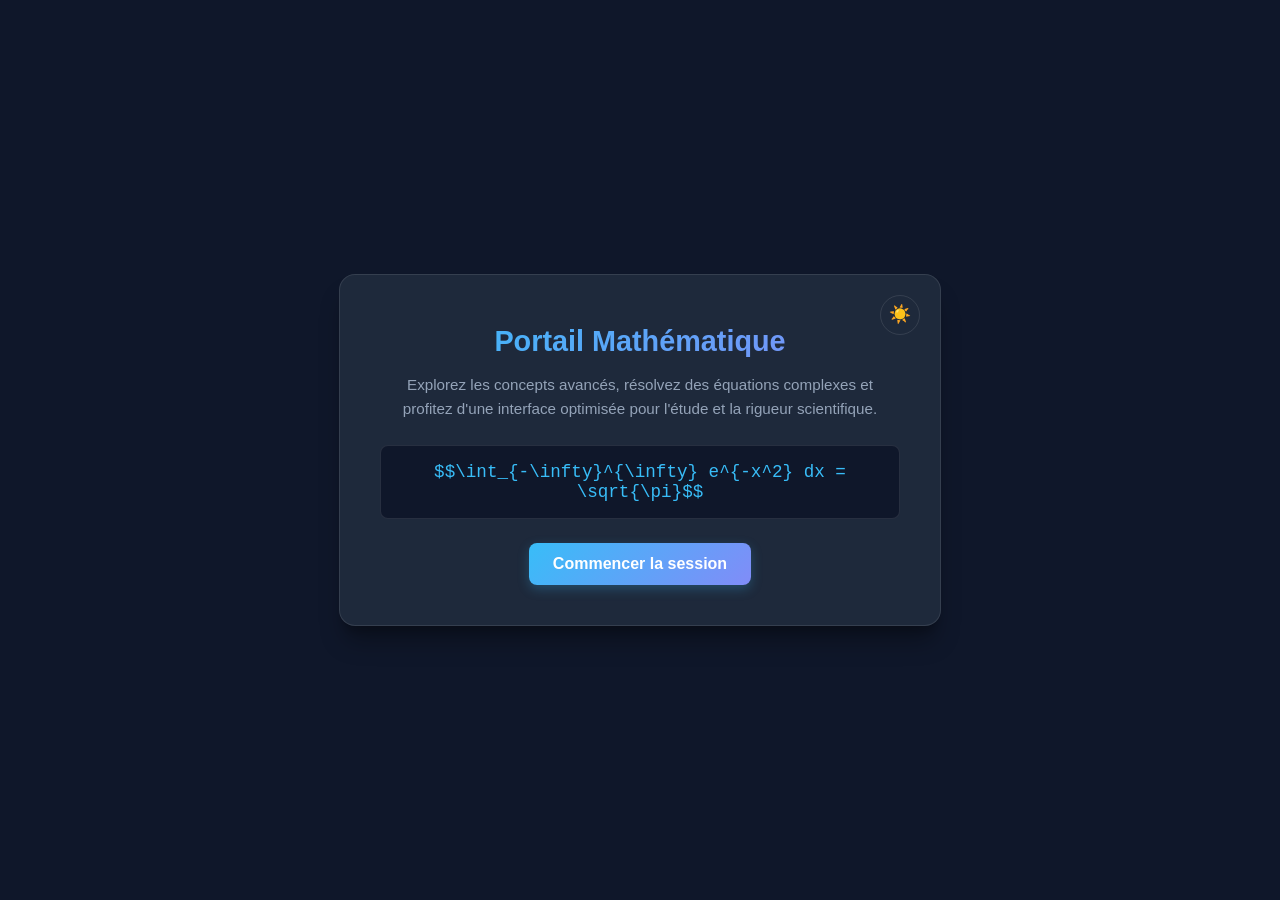
==== workspace/index.html @ 9a028f02 "amelioration ui claude - integration html compilation" ====
<!DOCTYPE html>
<html lang="fr">
<head>
    <meta charset="UTF-8">
    <meta name="viewport" content="width=device-width, initial-scale=1.0">
    <title>Espace Mathématiques - Expérience Premium</title>
    <style>
        :root {
            --bg-color: #0f172a;
            --card-bg: #1e293b;
            --text-main: #f8fafc;
            --text-muted: #94a3b8;
            --accent-primary: #38bdf8;
            --accent-secondary: #818cf8;
            --border-color: rgba(255, 255, 255, 0.1);
            --transition-speed: 0.3s;
        }

        body.light-mode {
            --bg-color: #f8fafc;
            --card-bg: #ffffff;
            --text-main: #0f172a;
            --text-muted: #475569;
            --accent-primary: #0284c7;
            --accent-secondary: #6366f1;
            --border-color: rgba(0, 0, 0, 0.1);
        }

        body {
            margin: 0;
            padding: 0;
            font-family: -apple-system, BlinkMacSystemFont, "Segoe UI", Roboto, Helvetica, Arial, sans-serif;
            background-color: var(--bg-color);
            color: var(--text-main);
            display: flex;
            justify-content: center;
            align-items: center;
            min-height: 100vh;
            transition: background-color var(--transition-speed), color var(--transition-speed);
        }

        .container {
            background-color: var(--card-bg);
            border: 1px solid var(--border-color);
            border-radius: 16px;
            padding: 40px;
            max-width: 520px;
            width: 90%;
            box-shadow: 0 20px 25px -5px rgba(0, 0, 0, 0.3), 0 10px 10px -5px rgba(0, 0, 0, 0.2);
            text-align: center;
            backdrop-filter: blur(8px);
            transition: background-color var(--transition-speed), border-color var(--transition-speed), box-shadow var(--transition-speed);
            position: relative;
        }

        .header-actions {
            position: absolute;
            top: 20px;
            right: 20px;
        }

        .theme-toggle-btn {
            background-color: transparent;
            border: 1px solid var(--border-color);
            color: var(--text-main);
            border-radius: 50%;
            width: 40px;
            height: 40px;
            display: flex;
            justify-content: center;
            align-items: center;
            cursor: pointer;
            transition: all 0.2s ease;
            font-size: 1.1rem;
        }

        .theme-toggle-btn:hover {
            background-color: var(--border-color);
            transform: scale(1.05);
        }

        h1 {
            font-size: 1.8rem;
            font-weight: 700;
            margin-top: 10px;
            margin-bottom: 12px;
            background: linear-gradient(135deg, var(--accent-primary), var(--accent-secondary));
            -webkit-background-clip: text;
            -webkit-text-fill-color: transparent;
        }

        p {
            color: var(--text-muted);
            font-size: 0.95rem;
            line-height: 1.6;
            margin-bottom: 24px;
            transition: color var(--transition-speed);
        }

        .math-formula {
            background-color: var(--bg-color);
            border: 1px solid var(--border-color);
            padding: 16px;
            border-radius: 8px;
            font-family: "Courier New", Courier, monospace;
            font-size: 1.1rem;
            color: var(--accent-primary);
            margin-bottom: 24px;
        }

        .btn-primary {
            background: linear-gradient(135deg, var(--accent-primary), var(--accent-secondary));
            color: #ffffff;
            border: none;
            border-radius: 8px;
            padding: 12px 24px;
            font-size: 1rem;
            font-weight: 600;
            cursor: pointer;
            transition: opacity 0.2s ease, transform 0.2s ease;
            box-shadow: 0 4px 12px rgba(56, 189, 248, 0.25);
        }

        .btn-primary:hover {
            opacity: 0.9;
            transform: translateY(-1px);
        }
    </style>
</head>
<body>

    <div class="container">
        <!-- Bouton de bascule de thème -->
        <div class="header-actions">
            <button id="theme-toggle" class="theme-toggle-btn" aria-label="Changer le mode d'affichage">
                <span id="theme-icon">☀️</span>
            </button>
        </div>

        <h1>Portail Mathématique</h1>
        <p>Explorez les concepts avancés, résolvez des équations complexes et profitez d'une interface optimisée pour l'étude et la rigueur scientifique.</p>
        
        <div class="math-formula">
            $$\int_{-\infty}^{\infty} e^{-x^2} dx = \sqrt{\pi}$$
        </div>

        <button class="btn-primary" onclick="alert('Accès aux chapitres en cours de chargement...')">Commencer la session</button>
    </div>

    <script>
        const themeToggleBtn = document.getElementById('theme-toggle');
        const themeIcon = document.getElementById('theme-icon');
        const body = document.body;

        // Écouteur d'événement pour basculer le mode clair/sombre
        themeToggleBtn.addEventListener('click', () => {
            body.classList.toggle('light-mode');
            
            // Changement dynamique de l'icône du bouton
            if (body.classList.contains('light-mode')) {
                themeIcon.textContent = '🌙';
            } else {
                themeIcon.textContent = '☀️';
            }
        });
    </script>
</body>
</html>
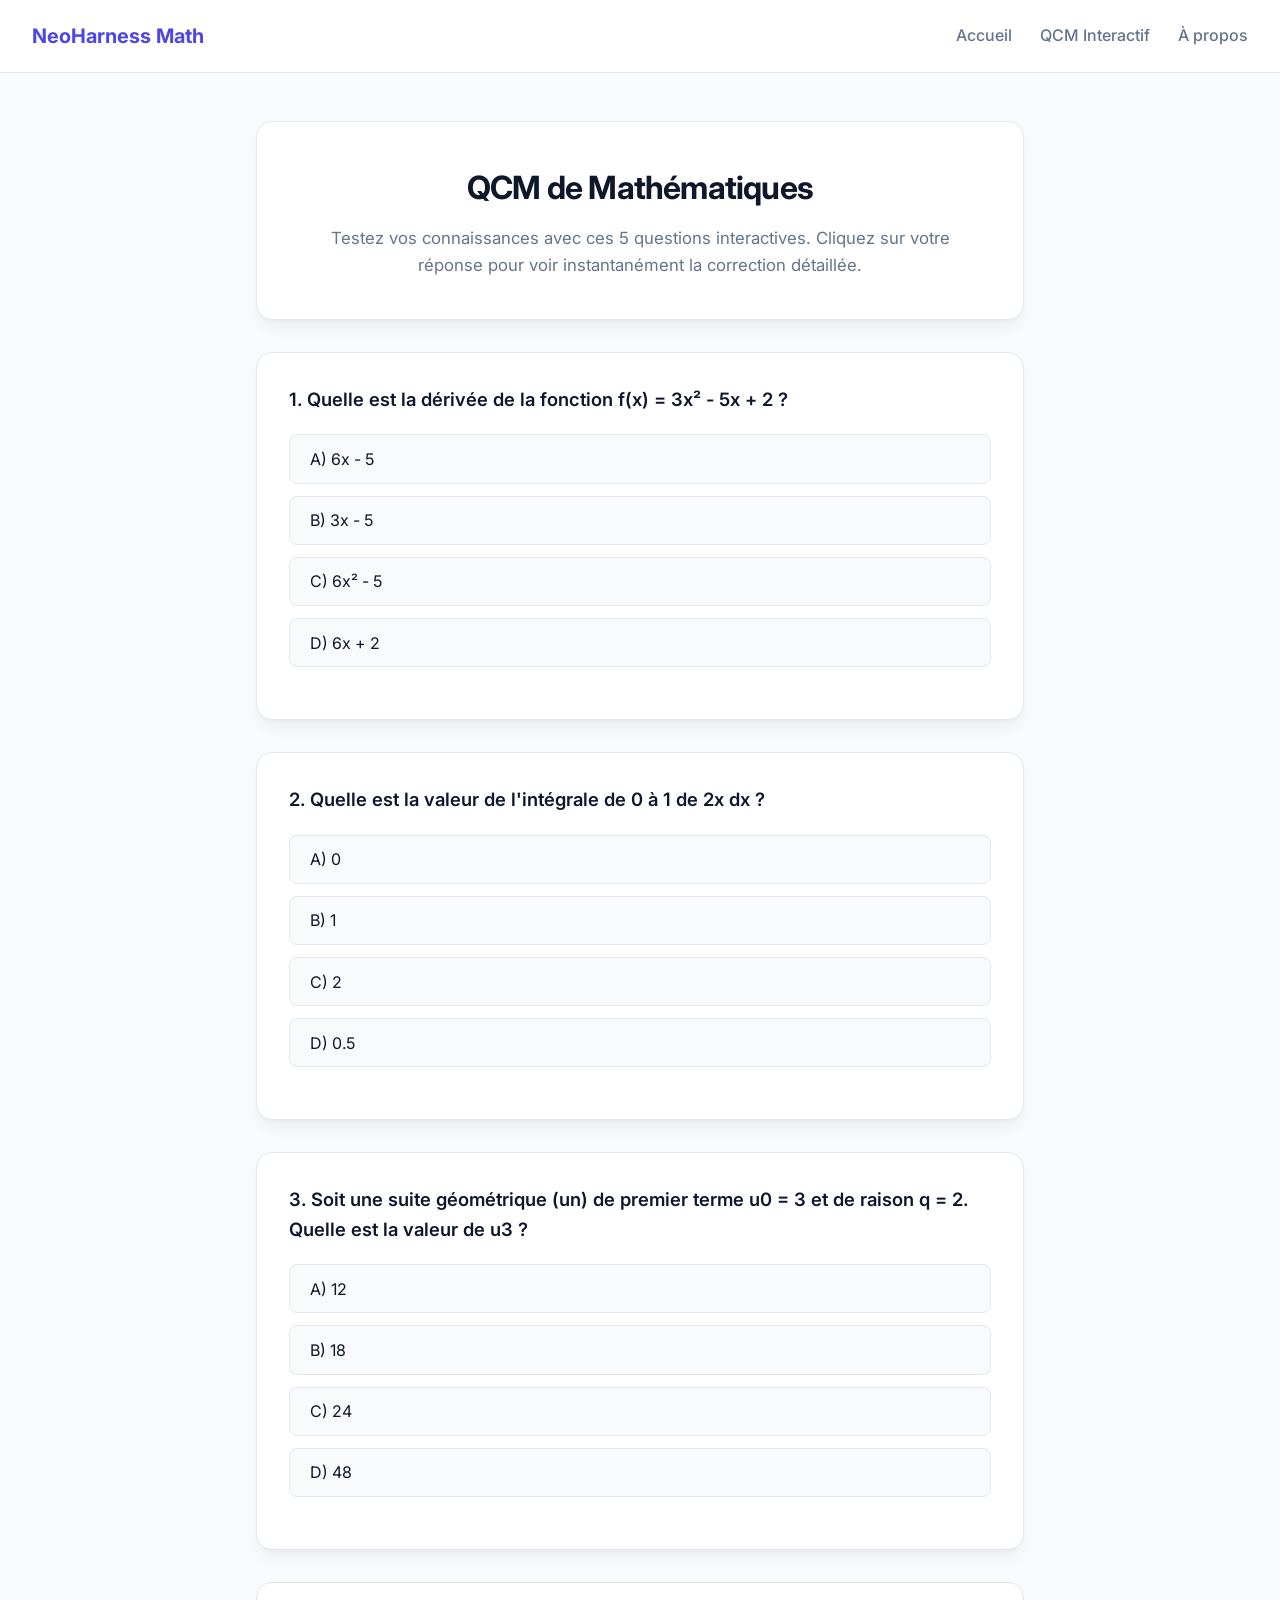
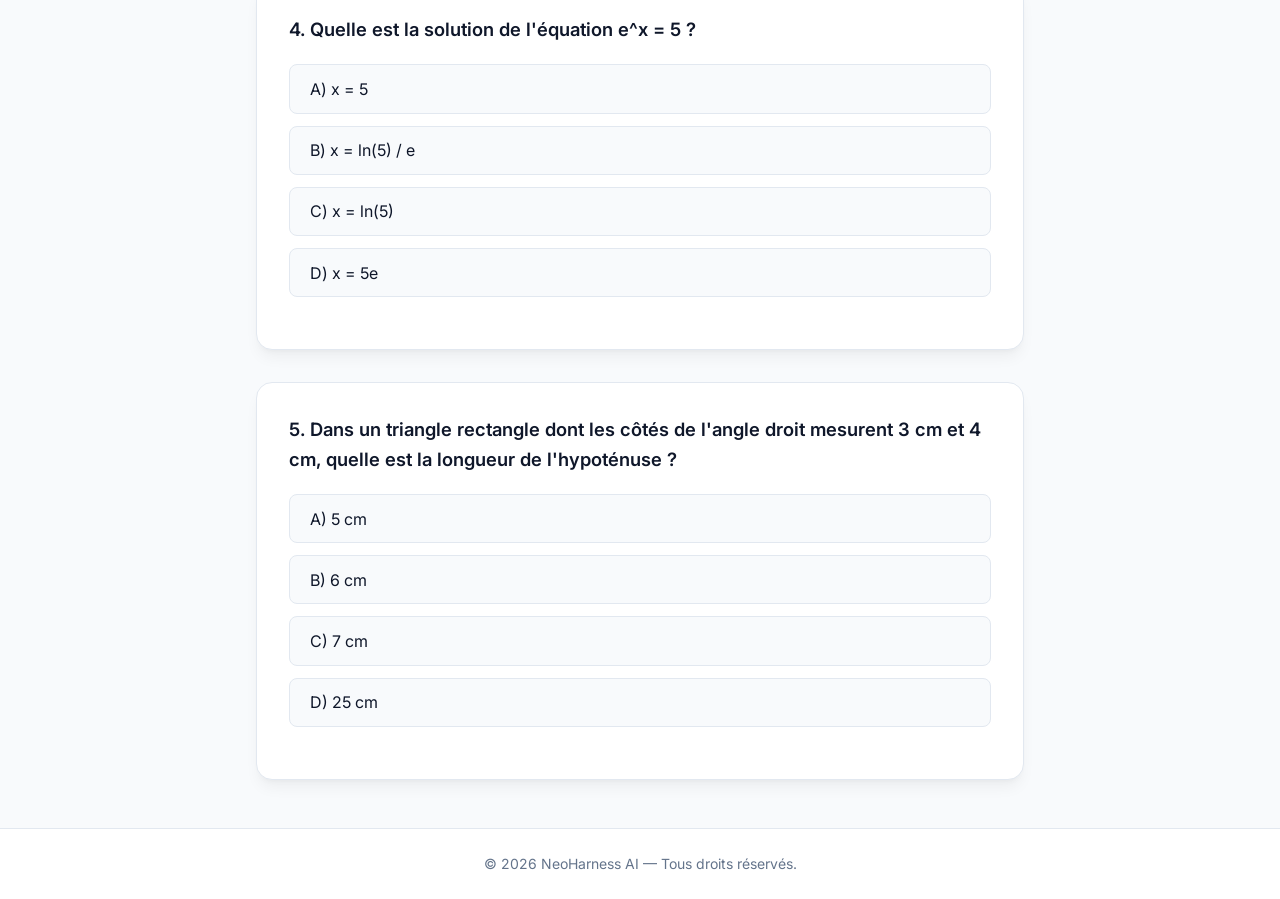
==== commit d38c7b50: "sauvegarde avant Neogravity" ====
--- a/workspace/index.html
+++ b/workspace/index.html
@@ -3,166 +3,409 @@
 <head>
     <meta charset="UTF-8">
     <meta name="viewport" content="width=device-width, initial-scale=1.0">
-    <title>Espace Mathématiques - Expérience Premium</title>
+    <title>QCM de Mathématiques Interactif</title>
+    <link rel="preconnect" href="https://fonts.googleapis.com">
+    <link rel="preconnect" href="https://fonts.gstatic.com" crossorigin>
+    <link href="https://fonts.googleapis.com/css2?family=Inter:wght@300;400;500;600;700&display=swap" rel="stylesheet">
     <style>
         :root {
-            --bg-color: #0f172a;
-            --card-bg: #1e293b;
-            --text-main: #f8fafc;
-            --text-muted: #94a3b8;
-            --accent-primary: #38bdf8;
-            --accent-secondary: #818cf8;
-            --border-color: rgba(255, 255, 255, 0.1);
-            --transition-speed: 0.3s;
-        }
-
-        body.light-mode {
             --bg-color: #f8fafc;
             --card-bg: #ffffff;
             --text-main: #0f172a;
-            --text-muted: #475569;
-            --accent-primary: #0284c7;
-            --accent-secondary: #6366f1;
-            --border-color: rgba(0, 0, 0, 0.1);
-        }
-
-        body {
+            --text-muted: #64748b;
+            --primary: #4f46e5;
+            --primary-hover: #4338ca;
+            --success: #10b981;
+            --success-bg: #ecfdf5;
+            --error: #ef4444;
+            --error-bg: #fef2f2;
+            --border-color: #e2e8f0;
+            --shadow: 0 10px 15px -3px rgba(0, 0, 0, 0.05), 0 4px 6px -4px rgba(0, 0, 0, 0.05);
+        }
+
+        * {
+            box-sizing: border-box;
             margin: 0;
             padding: 0;
-            font-family: -apple-system, BlinkMacSystemFont, "Segoe UI", Roboto, Helvetica, Arial, sans-serif;
+        }
+
+        body {
+            font-family: 'Inter', sans-serif;
             background-color: var(--bg-color);
             color: var(--text-main);
+            line-height: 1.6;
             display: flex;
-            justify-content: center;
+            flex-direction: column;
+            min-height: 100vh;
+        }
+
+        header {
+            background-color: var(--card-bg);
+            border-bottom: 1px solid var(--border-color);
+            padding: 1.25rem 2rem;
+            display: flex;
+            justify-content: space-between;
             align-items: center;
-            min-height: 100vh;
-            transition: background-color var(--transition-speed), color var(--transition-speed);
-        }
-
-        .container {
+        }
+
+        .logo {
+            font-weight: 700;
+            font-size: 1.25rem;
+            color: var(--primary);
+            text-decoration: none;
+        }
+
+        nav a {
+            color: var(--text-muted);
+            text-decoration: none;
+            margin-left: 1.5rem;
+            font-weight: 500;
+            transition: color 0.2s;
+        }
+
+        nav a:hover {
+            color: var(--primary);
+        }
+
+        main {
+            flex: 1;
+            max-width: 800px;
+            width: 100%;
+            margin: 0 auto;
+            padding: 3rem 1rem;
+        }
+
+        .hero {
             background-color: var(--card-bg);
             border: 1px solid var(--border-color);
-            border-radius: 16px;
-            padding: 40px;
-            max-width: 520px;
-            width: 90%;
-            box-shadow: 0 20px 25px -5px rgba(0, 0, 0, 0.3), 0 10px 10px -5px rgba(0, 0, 0, 0.2);
+            border-radius: 1rem;
+            box-shadow: var(--shadow);
+            padding: 2.5rem;
+            margin-bottom: 2rem;
             text-align: center;
-            backdrop-filter: blur(8px);
-            transition: background-color var(--transition-speed), border-color var(--transition-speed), box-shadow var(--transition-speed);
-            position: relative;
-        }
-
-        .header-actions {
-            position: absolute;
-            top: 20px;
-            right: 20px;
-        }
-
-        .theme-toggle-btn {
-            background-color: transparent;
+        }
+
+        h1 {
+            font-size: 2rem;
+            font-weight: 700;
+            margin-bottom: 0.75rem;
+            letter-spacing: -0.025em;
+        }
+
+        .hero p {
+            color: var(--text-muted);
+            font-size: 1.05rem;
+        }
+
+        .qcm-container {
+            display: flex;
+            flex-direction: column;
+            gap: 2rem;
+        }
+
+        .question-card {
+            background-color: var(--card-bg);
             border: 1px solid var(--border-color);
+            border-radius: 1rem;
+            box-shadow: var(--shadow);
+            padding: 2rem;
+        }
+
+        .question-title {
+            font-size: 1.15rem;
+            font-weight: 600;
+            margin-bottom: 1.25rem;
             color: var(--text-main);
-            border-radius: 50%;
-            width: 40px;
-            height: 40px;
+        }
+
+        .options-list {
             display: flex;
-            justify-content: center;
-            align-items: center;
+            flex-direction: column;
+            gap: 0.75rem;
+            margin-bottom: 1.25rem;
+        }
+
+        .option-btn {
+            background-color: var(--bg-color);
+            border: 1px solid var(--border-color);
+            padding: 0.85rem 1.25rem;
+            border-radius: 0.5rem;
+            text-align: left;
+            font-size: 1rem;
+            font-family: 'Inter', sans-serif;
+            color: var(--text-main);
             cursor: pointer;
             transition: all 0.2s ease;
-            font-size: 1.1rem;
-        }
-
-        .theme-toggle-btn:hover {
-            background-color: var(--border-color);
-            transform: scale(1.05);
-        }
-
-        h1 {
-            font-size: 1.8rem;
-            font-weight: 700;
-            margin-top: 10px;
-            margin-bottom: 12px;
-            background: linear-gradient(135deg, var(--accent-primary), var(--accent-secondary));
-            -webkit-background-clip: text;
-            -webkit-text-fill-color: transparent;
-        }
-
-        p {
-            color: var(--text-muted);
+        }
+
+        .option-btn:hover:not(:disabled) {
+            background-color: #f1f5f9;
+            border-color: var(--primary);
+        }
+
+        .option-btn.selected {
+            background-color: #e0e7ff;
+            border-color: var(--primary);
+            color: var(--primary);
+            font-weight: 600;
+        }
+
+        .option-btn.correct {
+            background-color: var(--success-bg) !important;
+            border-color: var(--success) !important;
+            color: #065f46 !important;
+            font-weight: 600;
+        }
+
+        .option-btn.incorrect {
+            background-color: var(--error-bg) !important;
+            border-color: var(--error) !important;
+            color: #991b1b !important;
+        }
+
+        .correction-box {
+            margin-top: 1rem;
+            padding: 1rem;
+            border-radius: 0.5rem;
             font-size: 0.95rem;
-            line-height: 1.6;
-            margin-bottom: 24px;
-            transition: color var(--transition-speed);
-        }
-
-        .math-formula {
-            background-color: var(--bg-color);
+            display: none;
+        }
+
+        .correction-box.show {
+            display: block;
+        }
+
+        .correction-box.success {
+            background-color: var(--success-bg);
+            color: #065f46;
+            border: 1px solid #a7f3d0;
+        }
+
+        .correction-box.error {
+            background-color: var(--error-bg);
+            color: #991b1b;
+            border: 1px solid #fecaca;
+        }
+
+        .score-section {
+            background-color: var(--card-bg);
             border: 1px solid var(--border-color);
-            padding: 16px;
-            border-radius: 8px;
-            font-family: "Courier New", Courier, monospace;
-            font-size: 1.1rem;
-            color: var(--accent-primary);
-            margin-bottom: 24px;
+            border-radius: 1rem;
+            box-shadow: var(--shadow);
+            padding: 2rem;
+            text-align: center;
+            margin-top: 2rem;
+            display: none;
+        }
+
+        .score-section h2 {
+            font-size: 1.5rem;
+            margin-bottom: 0.5rem;
         }
 
         .btn-primary {
-            background: linear-gradient(135deg, var(--accent-primary), var(--accent-secondary));
+            display: inline-block;
+            margin-top: 1.5rem;
+            padding: 0.75rem 1.5rem;
+            background-color: var(--primary);
             color: #ffffff;
             border: none;
-            border-radius: 8px;
-            padding: 12px 24px;
+            border-radius: 0.5rem;
+            font-weight: 600;
             font-size: 1rem;
-            font-weight: 600;
             cursor: pointer;
-            transition: opacity 0.2s ease, transform 0.2s ease;
-            box-shadow: 0 4px 12px rgba(56, 189, 248, 0.25);
+            transition: background-color 0.2s;
         }
 
         .btn-primary:hover {
-            opacity: 0.9;
-            transform: translateY(-1px);
+            background-color: var(--primary-hover);
+        }
+
+        footer {
+            text-align: center;
+            padding: 1.5rem;
+            color: var(--text-muted);
+            font-size: 0.875rem;
+            border-top: 1px solid var(--border-color);
+            background-color: var(--card-bg);
         }
     </style>
 </head>
 <body>
 
-    <div class="container">
-        <!-- Bouton de bascule de thème -->
-        <div class="header-actions">
-            <button id="theme-toggle" class="theme-toggle-btn" aria-label="Changer le mode d'affichage">
-                <span id="theme-icon">☀️</span>
-            </button>
+    <header>
+        <a href="#" class="logo">NeoHarness Math</a>
+        <nav>
+            <a href="#">Accueil</a>
+            <a href="#">QCM Interactif</a>
+            <a href="#">À propos</a>
+        </nav>
+    </header>
+
+    <main>
+        <div class="hero">
+            <h1>QCM de Mathématiques</h1>
+            <p>Testez vos connaissances avec ces 5 questions interactives. Cliquez sur votre réponse pour voir instantanément la correction détaillée.</p>
         </div>
 
-        <h1>Portail Mathématique</h1>
-        <p>Explorez les concepts avancés, résolvez des équations complexes et profitez d'une interface optimisée pour l'étude et la rigueur scientifique.</p>
-        
-        <div class="math-formula">
-            $$\int_{-\infty}^{\infty} e^{-x^2} dx = \sqrt{\pi}$$
+        <div class="qcm-container" id="qcmContainer"></div>
+
+        <div class="score-section" id="scoreSection">
+            <h2>Résultat de votre QCM</h2>
+            <p id="scoreText"></p>
+            <button class="btn-primary" onclick="resetQCM()">Recommencer le QCM</button>
         </div>
-
-        <button class="btn-primary" onclick="alert('Accès aux chapitres en cours de chargement...')">Commencer la session</button>
-    </div>
+    </main>
+
+    <footer>
+        <p>&copy; 2026 NeoHarness AI — Tous droits réservés.</p>
+    </footer>
 
     <script>
-        const themeToggleBtn = document.getElementById('theme-toggle');
-        const themeIcon = document.getElementById('theme-icon');
-        const body = document.body;
-
-        // Écouteur d'événement pour basculer le mode clair/sombre
-        themeToggleBtn.addEventListener('click', () => {
-            body.classList.toggle('light-mode');
-            
-            // Changement dynamique de l'icône du bouton
-            if (body.classList.contains('light-mode')) {
-                themeIcon.textContent = '🌙';
+        const questions = [
+            {
+                id: 1,
+                question: "1. Quelle est la dérivée de la fonction f(x) = 3x² - 5x + 2 ?",
+                options: [
+                    "A) 6x - 5",
+                    "B) 3x - 5",
+                    "C) 6x² - 5",
+                    "D) 6x + 2"
+                ],
+                correct: 0,
+                explanation: "Correction : La dérivée de 3x² est 3 × 2x = 6x, celle de -5x est -5, et celle de la constante 2 est 0. Ainsi, f'(x) = 6x - 5."
+            },
+            {
+                id: 2,
+                question: "2. Quelle est la valeur de l'intégrale de 0 à 1 de 2x dx ?",
+                options: [
+                    "A) 0",
+                    "B) 1",
+                    "C) 2",
+                    "D) 0.5"
+                ],
+                correct: 1,
+                explanation: "Correction : Une primitive de 2x est x². En appliquant les bornes de 0 à 1, on obtient 1² - 0² = 1 - 0 = 1."
+            },
+            {
+                id: 3,
+                question: "3. Soit une suite géométrique (un) de premier terme u0 = 3 et de raison q = 2. Quelle est la valeur de u3 ?",
+                options: [
+                    "A) 12",
+                    "B) 18",
+                    "C) 24",
+                    "D) 48"
+                ],
+                correct: 2,
+                explanation: "Correction : Pour une suite géométrique, u_n = u_0 × q^n. Donc u_3 = 3 × 2³ = 3 × 8 = 24."
+            },
+            {
+                id: 4,
+                question: "4. Quelle est la solution de l'équation e^x = 5 ?",
+                options: [
+                    "A) x = 5",
+                    "B) x = ln(5) / e",
+                    "C) x = ln(5)",
+                    "D) x = 5e"
+                ],
+                correct: 2,
+                explanation: "Correction : La fonction exponentielle et la fonction logarithme népérien (ln) sont réciproques. En appliquant ln des deux côtés, on obtient x = ln(5)."
+            },
+            {
+                id: 5,
+                question: "5. Dans un triangle rectangle dont les côtés de l'angle droit mesurent 3 cm et 4 cm, quelle est la longueur de l'hypoténuse ?",
+                options: [
+                    "A) 5 cm",
+                    "B) 6 cm",
+                    "C) 7 cm",
+                    "D) 25 cm"
+                ],
+                correct: 0,
+                explanation: "Correction : D'après le théorème de Pythagore, c² = 3² + 4² = 9 + 16 = 25. Donc c = √25 = 5 cm."
+            }
+        ];
+
+        let userAnswers = {};
+
+        function renderQCM() {
+            const container = document.getElementById('qcmContainer');
+            container.innerHTML = '';
+
+            questions.forEach((q) => {
+                const card = document.createElement('div');
+                card.className = 'question-card';
+                card.id = `question-${q.id}`;
+
+                let optionsHtml = '';
+                q.options.forEach((opt, optIndex) => {
+                    optionsHtml += `<button class="option-btn" onclick="selectOption(${q.id}, ${optIndex})" id="q${q.id}-opt${optIndex}">${opt}</button>`;
+                });
+
+                card.innerHTML = `
+                    <div class="question-title">${q.question}</div>
+                    <div class="options-list" id="options-${q.id}">
+                        ${optionsHtml}
+                    </div>
+                    <div class="correction-box" id="correction-${q.id}">
+                        ${q.explanation}
+                    </div>
+                `;
+                container.appendChild(card);
+            });
+        }
+
+        function selectOption(questionId, optionIndex) {
+            if (userAnswers[questionId] !== undefined) return;
+
+            userAnswers[questionId] = optionIndex;
+            const question = questions.find(q => q.id === questionId);
+            const optionsList = document.getElementById(`options-${questionId}`).children;
+            const correctionBox = document.getElementById(`correction-${questionId}`);
+
+            for (let i = 0; i < optionsList.length; i++) {
+                optionsList[i].disabled = true;
+                if (i === question.correct) {
+                    optionsList[i].classList.add('correct');
+                } else if (i === optionIndex) {
+                    optionsList[i].classList.add('incorrect');
+                }
+            }
+
+            correctionBox.classList.add('show');
+            if (optionIndex === question.correct) {
+                correctionBox.classList.add('success');
             } else {
-                themeIcon.textContent = '☀️';
+                correctionBox.classList.add('error');
             }
-        });
+
+            if (Object.keys(userAnswers).length === questions.length) {
+                showScore();
+            }
+        }
+
+        function showScore() {
+            let score = 0;
+            questions.forEach(q => {
+                if (userAnswers[q.id] === q.correct) {
+                    score++;
+                }
+            });
+
+            const scoreSection = document.getElementById('scoreSection');
+            const scoreText = document.getElementById('scoreText');
+            scoreText.innerHTML = `Vous avez obtenu <strong>${score} / ${questions.length}</strong> bonnes réponses.`;
+            scoreSection.style.display = 'block';
+            scoreSection.scrollIntoView({ behavior: 'smooth' });
+        }
+
+        function resetQCM() {
+            userAnswers = {};
+            document.getElementById('scoreSection').style.display = 'none';
+            renderQCM();
+            window.scrollTo({ top: 0, behavior: 'smooth' });
+        }
+
+        window.onload = renderQCM;
     </script>
 </body>
 </html>
